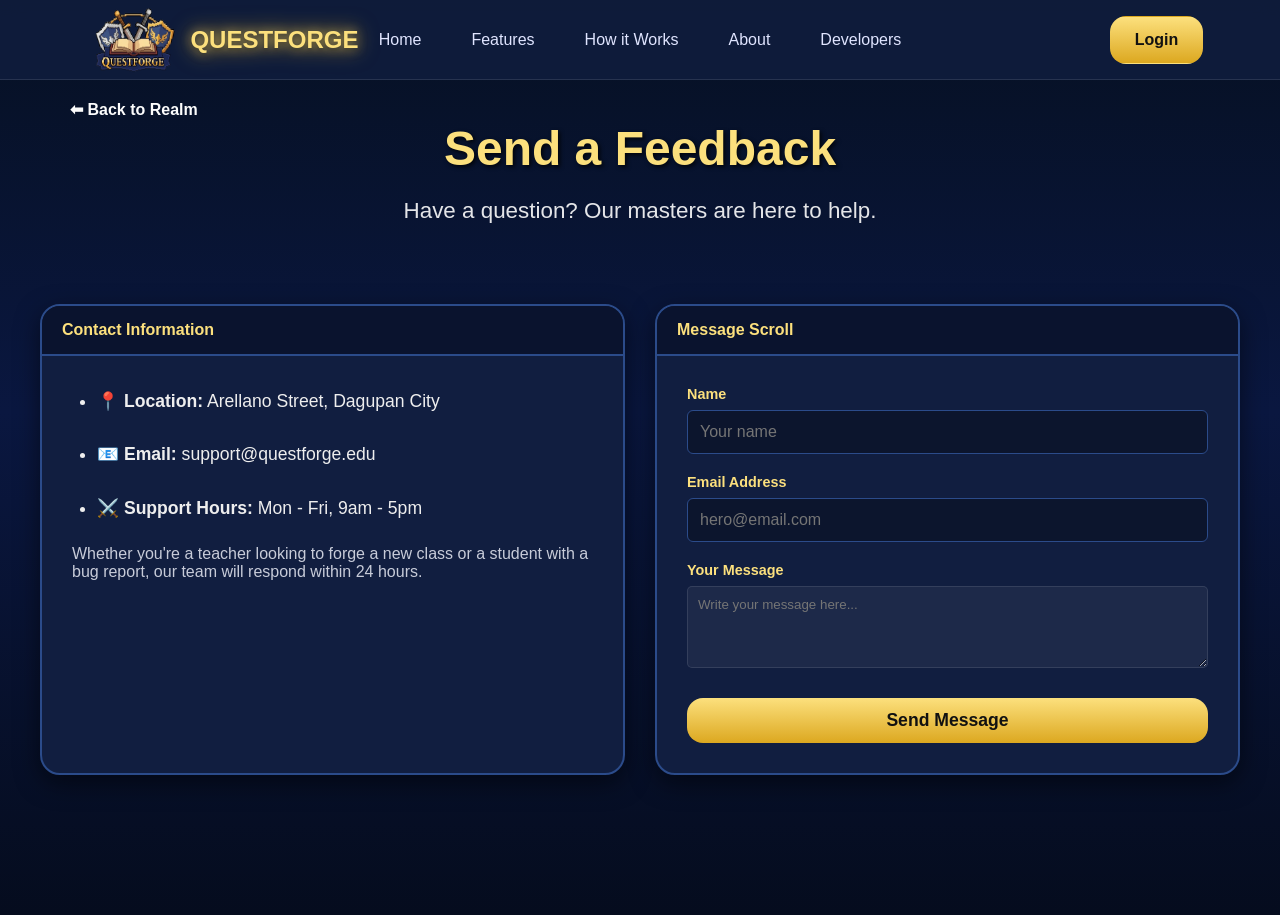
==== contact.html @ 1e61a8c7 "balagbag" ====
<!DOCTYPE html>
<html lang="en">
<head>
    <meta charset="UTF-8">
    <meta name="viewport" content="width=device-width, initial-scale=1.0">
    <title>QuestForge - Gamify Your Education</title>
    
    <link rel="stylesheet" href="common.css">
    <link rel="stylesheet" href="index.css">
    <link rel="stylesheet" href="profile.css">
    <link rel="stylesheet" href="leaderboard.css">
    <link rel="stylesheet" href="about.css">
    <link rel="stylesheet" href="developers.css">
    <link rel="stylesheet" href="login.css">

</head>
<body>

<div class="container">
    <nav>
        <div class="nav-left">
            <a href="#"><img src="pixelated logo.png" class="nav-logo-img" alt="Logo"></a>
            <span class="questforge-text">QUESTFORGE</span>
        </div>

    <ul class="nav-links">
        <li><a href="index.html">Home</a></li>
        <li><a href="index.html#features">Features</a></li>
        <li><a href="index.html#how-it-works">How it Works</a></li>
        <li><a href="index.html#about">About</a></li>
        <li><a href="index.html#developers">Developers</a></li>
    </ul>

    <div class="nav-login">
        <a href="login.html" class="btn btn-gold">Login</a>
    </div>
        
    </nav>

    <section id="contact" class="page-section">
        <a href="index.html" class="btn-back">⬅ Back to Realm</a>
    <div class="container">
        <div class="dev-header-area">
            <h1 class="gold-heading">Send a Feedback</h1>
            <p class="dev-subtitle-text">Have a question? Our masters are here to help.</p>
        </div>

        <div class="grid-2">
            <div class="panel">
                <div class="panel-header">Contact Information</div>
                <div class="panel-content">
                    <ul class="mission-list">
                        <li>📍 <strong>Location:</strong> Arellano Street, Dagupan City</li>
                        <li>📧 <strong>Email:</strong> support@questforge.edu</li>
                        <li>⚔️ <strong>Support Hours:</strong> Mon - Fri, 9am - 5pm</li>
                    </ul>
                    <p style="margin-top: 20px; opacity: 0.8;">
                        Whether you're a teacher looking to forge a new class or a student with a bug report, our team will respond within 24 hours.
                    </p>
                </div>
            </div>

            <div class="panel">
                <div class="panel-header">Message Scroll</div>
                <div class="panel-content">
                    <form action="#" class="login-form">
                        <div class="form-group">
                            <label>Name</label>
                            <input type="text" placeholder="Your name" required>
                        </div>
                        <div class="form-group">
                            <label>Email Address</label>
                            <input type="email" placeholder="hero@email.com" required>
                        </div>
                        <div class="form-group">
                            <label>Your Message</label>
                            <textarea rows="4" placeholder="Write your message here..." style="width: 100%; background: rgba(255,255,255,0.05); border: 1px solid rgba(255,255,255,0.1); color: white; padding: 10px; border-radius: 5px;"></textarea>
                        </div>
                        <button type="submit" class="btn btn-gold login-btn-submit">Send Message</button>
                    </form>
                </div>
            </div>
        </div>
    </div>
</section>
---- common.css ----
:root {
    --bg-dark: #070e20;
    --panel-bg: #111e40;
    --panel-header: #0a132e;
    --gold-light: #fce07d;
    --gold-main: #dca820;
    --text-main: #e0e5ff;
    --text-muted: #fcfcfc;
    --accent-blue: #2b4b8a;
    --success-green: #3b823e;
    --warning-orange: #b87a14;
}

* {
    margin: 0;
    padding: 0;
    box-sizing: border-box;
    font-family: 'Segoe UI', Tahoma, Geneva, Verdana, sans-serif;
}


body {
    font-family: 'Segoe UI', Tahoma, Geneva, Verdana, sans-serif;
    color: var(--text-main);
    margin: 0;
    background: linear-gradient(270deg, #070e20, #111e40, #0a132e);
}

.container {
    max-width: 1500px;
    margin: 0 auto;
    padding: 0 20px;
}

/* --- Simple & Clean Navigation --- */
/* --- Adoptium-Style Navigation --- */
/* --- The Nav Container --- */
nav {
    display: flex;
    justify-content: space-between; 
    align-items: center;
    width: 100%;
    height: 80px; 
    padding: 0 6%; 
    box-sizing: border-box; 
    background-color: rgba(17, 30, 64, 0.8); 
    backdrop-filter: blur(10px);
    border-bottom: 1px solid rgba(255, 255, 255, 0.1);
    position: fixed; 
    top: 0;
    left: 0;
    z-index: 1000;
}

/* --- 1. Left Side (Logo) --- */
/* --- Navbar Logo Fix --- */
/* 1. Left Side (Logo Container) */
.nav-left {
    flex: 1; /* Takes up 1/3 of space */
    display: flex;
    justify-content: flex-start;
}
.questforge-text {
    display: flex;
    font-size: 1.5rem;
    font-weight: bold;
    align-items: center;
    justify-content: center;
    color: var(--gold-light);
    text-shadow: 0 2px 4px rgba(0, 0, 0, 0.3);
    filter: drop-shadow(0 0 5px rgba(252, 224, 125, 0.5)) 
            drop-shadow(0 0 10px rgba(220, 168, 32, 0.7));
    }

.nav-logo-img {
    height: 75px; /* Reduced slightly to fit 80px nav better */
    width: auto;
    display: block;
    transition: transform 0.3s ease;
}

.nav-logo-img:hover {
    transform: scale(1.05);
}
/* 2. Middle (The Links) */
.nav-links {
    flex: 2; /* Takes up the middle space */
    display: flex;
    justify-content: center;
    align-items: center;
    gap: 50px;
    list-style: none;
}

.nav-links a {
    color: var(--text-main, #e0e5ff);
    text-decoration: none;
    font-weight: 500;
    transition: color 0.3s;
    white-space: nowrap; /* Prevents links from wrapping */
}

/* 3. Right Side (Login Button Container) */
.nav-login {
    flex: 1; /* Takes up 1/3 of space, balancing the logo side */
    display: flex;
    justify-content: flex-end;
} 

.nav-links a:hover {
    color: var(--gold-light, #fce07d);
    /* Removed flex: 1 from hover so it doesn't distort! */
}

/* --- Hero Section (Swapped: Text Left, Image Right) --- */
.hero-split {
    display: flex;
    align-items: center;
    justify-content: center;
    min-height: 90vh; /* Restored to your original 90vh */
    height: 100vh; 
    width: 100%;
}

.questforge-layout {
    display: grid;
    grid-template-columns: 1fr 1fr; /* Restored to equal columns */
    gap: 60px; /* Restored to your original 60px gap */
    align-items: center;
    width: 100%;
}

.hero-text-side {
    text-align: left;
}

.hero-text-side .gold-heading {
    text-align: left;
    margin-bottom: 20px; /* Restored original margin */
    font-size: 3rem; /* Restored original font-size */
}

.hero-text-side .questforge-subtitle {
    text-align: left;
    margin: 0 0 30px 0; /* Restored original margin format */
    max-width: 100%;
}

.hero-actions {
    margin-top: 40px; /* Restored original action margin */
    display: flex;
    justify-content: flex-start; /* Button on the left */
}

.hero-image-side {
    display: flex;
    justify-content: center;
    align-items: center;
    
}

.hero-main-img {
    max-height: 60vh; 
    width: auto;
    max-width: 100%;
    animation: float 4s ease-in-out infinite;
}

@keyframes float {
    0%, 100% { transform: translateY(0); }
    50% { transform: translateY(-20px); }
}

/* --- Buttons --- */
.btn {
    padding: 10px 24px;
    border-radius: 4px;
    font-weight: bold;
    cursor: pointer;
    text-decoration: none;
    display: inline-block;
    transition: transform 0.2s, box-shadow 0.2s;
}

.btn:hover {
    transform: translateY(-2px);
    box-shadow: 0 4px 12px rgba(0,0,0,0.4);
}

.btn-gold {
    background: linear-gradient(to bottom, var(--gold-light), var(--gold-main));
    color: #111;
    border: 1px solid #fff;
}
/* --- Shared Forms (Used in Login and Index) --- */
.form-group {
    display: flex;
    flex-direction: column;
    gap: 8px;
}

.form-group label {
    color: var(--gold-light);
    font-size: 0.9rem;
    font-weight: bold;
}

.form-group input {
    background-color: rgba(0, 0, 0, 0.3); 
    border: 1px solid var(--accent-blue);
    color: var(--text-main);
    padding: 12px;
    border-radius: 6px;
    font-size: 1rem;
    outline: none;
    transition: border-color 0.3s;
}

.form-group input:focus {
    border-color: var(--gold-main); 
}

/* --- Layout Utilities --- */
.grid-2 {
    display: grid;
    grid-template-columns: 1fr 1fr;
    gap: 30px;
    margin-bottom: 40px;
}

.gold-heading {
    color: var(--gold-light);
    text-shadow: 0 2px 4px rgba(0, 0, 0, 0.3);

}

.gold-heading:hover {
    transform: scale(1.05);
    filter: drop-shadow(0 0 15px rgba(252, 224, 125, 0.384)) 
            drop-shadow(0 0 30px rgba(220, 168, 32, 0.6));
}

/* Container for the Hero Button */
.hero-actions {
    margin-top: 40px; /* Space between subtitle and button */
    display: flex;
    justify-content: left;
}

/* Specific styling for the Hero Download Button */

/* --- Cards/Panels --- */
.panel {
    background-color: var(--panel-bg);
    border: 2px solid var(--accent-blue);
    border-radius: 20px;
    overflow: hidden;
    box-shadow: 0 8px 24px rgba(0,0,0,0.5);
    transition: transform 0.3s ease, box-shadow 0.3s ease; 
}

.panel:hover {
    transform: scale(1.02); /* Slight zoom */
    filter: brightness(1.2) drop-shadow(0 0 15px rgba(236, 199, 65, 0.5)); 
    box-shadow: 0 15px 40px rgba(0,0,0,0.7);
}

.panel-header {
    background-color: var(--panel-header);
    padding: 15px 20px;
    border-bottom: 2px solid var(--accent-blue);
    font-weight: bold;
    color: var(--gold-light);
    display: flex;
    align-items: center;
    gap: 10px;
}

.panel-content {
    padding: 30px;
}

.page-section {
    padding: 100px 0;
    min-height: 80vh; 
}

html {
    scroll-behavior: smooth; /* scrollable to guys */
}
/* Contact Section Specific Styles */
textarea {
    font-family: inherit;
    resize: vertical;
    outline: none;
}

textarea:focus {
    border-color: var(--gold-light, #fce07d) !important;
    box-shadow: 0 0 10px rgba(252, 224, 125, 0.2);
}

#contact {
    /* Ensures the section has enough space to breathe */
    padding-bottom: 100px;
}
/* --- Footer --- */
footer {
    text-align: center;
    padding: 30px;
    margin-top: 0px;
    color: var(--text-muted);
}

.footer-logo {
    font-size: 24px;
    margin-bottom: 10px;
}

/* --- Utilities --- */
.page-section {
    padding: 100px 0;
    min-height: 80vh; 
}
.footer-slim {
    background-color: #0a132e;
    border-top: 1px solid var(--accent-blue);
    padding: 20px 50px;
    display: flex;
    justify-content: space-between; /* Spreads items to left, center, and right */
    align-items: center;
    /* IMPORTANT: Remove 'page-section' class so it's not 100vh */
    min-height: 80px; 
}

.footer-logo-small {
    color: var(--gold-light);
    font-weight: bold;
    letter-spacing: 1px;
    font-size: 1.1rem;
}

.footer-left p {
    font-size: 0.75rem;
    color: #666;
    margin: 5px 0 0 0;
}

.footer-socials a, .footer-right a {
    color: #bbb;
    text-decoration: none;
    font-size: 0.85rem;
    margin: 0 15px;
    transition: color 0.3s ease;
}

.footer-socials a:hover, .footer-right a:hover {
    color: var(--gold-light);
}

/* Responsive: Stack them on mobile so they don't crush together */
@media (max-width: 600px) {
    .footer-slim {
        flex-direction: column;
        gap: 15px;
        text-align: center;
        padding: 30px 20px;
    }
}



/* Mobile & Small Tablets (under 900px) */
@media (max-width: 900px) {
    nav {
        height: auto;
        padding: 15px 20px;
        flex-direction: column; /* Stack logo and links */
        position: relative; /* Unfix if you want to save screen space */
    }

    .nav-left, .nav-login {
        justify-content: center;
        flex: none;
        width: 100%;
    }

    .nav-links {
        padding: 15px 0;
        gap: 20px;
        flex-wrap: wrap; /* Allow links to wrap to second line */
    }

    .hero-split {
        height: auto;
        padding-top: 120px; /* Space for the stacked nav */
        min-height: auto;
    }

    .questforge-layout {
        grid-template-columns: 1fr;
        text-align: center;
    }
    
    .hero-text-side, 
    .hero-text-side .gold-heading, 
    .hero-text-side .questforge-subtitle {
        text-align: center;
    }
    
    .hero-actions {
        justify-content: center;
    }

    .hero-text-side { order: 2; } /* Text below image on mobile */
    .hero-image-side { order: 1; }

    .hero-main-img {
        max-height: 40vh;
    }

    .grid-2 {
        grid-template-columns: 1fr; /* Stack panels vertically */
    }
}

/* Tiny Screens (under 480px) */
@media (max-width: 480px) {
    .hero-text-side .gold-heading {
        font-size: 2rem;
    }

    .nav-links {
        gap: 10px;
        font-size: 0.9rem;
    }

    .hero-download-btn {
        width: 100%; /* Full width button on small phones */
        text-align: center;
    }

    .panel-content {
        padding: 15px; /* Less padding inside cards */
    }
}
---- index.css ----
/* ==========================================
  QUESTFORGE - FIRST STYLE ENHANCED
  Premium gamified landing page
   ========================================== */

:root {
  --bg-1: #061022;
  --bg-2: #071b44;
  --bg-3: #0b245c;
  --panel: rgba(10, 24, 62, 0.76);
  --panel-2: rgba(18, 37, 86, 0.72);
  --border: rgba(255, 221, 127, 0.22);
  --border-soft: rgba(255,255,255,0.12);
  --gold: #f4d26d;
  --gold-2: #d6a623;
  --blue: #5f91ff;
  --text: #f5f7ff;
  --muted: #cad6f4;
  --shadow-gold: 0 0 28px rgba(244, 210, 109, 0.22);
  --shadow-blue: 0 0 28px rgba(95, 145, 255, 0.22);
}

* {
  margin: 0;
  padding: 0;
  box-sizing: border-box;
  font-family: "Segoe UI", Arial, sans-serif;
}

html {
  scroll-behavior: smooth;
}

body {
  background: linear-gradient(180deg, var(--bg-1) 0%, #0a1740 45%, #050c1e 100%);
  color: var(--text);
  overflow-x: hidden;
}

img {
  max-width: 100%;
}

a {
  color: inherit;
}

/* BACKGROUND */
.page-bg {
  position: fixed;
  inset: 0;
  pointer-events: none;
  z-index: 0;
  overflow: hidden;
}

.bg-orb {
  position: absolute;
  border-radius: 50%;
  filter: blur(80px);
  opacity: 0.24;
  animation: orbFloat 10s ease-in-out infinite;
}

.orb-a {
  width: 320px;
  height: 320px;
  background: #f4d26d;
  top: 10%;
  left: -8%;
}

.orb-b {
  width: 390px;
  height: 390px;
  background: #4f7cff;
  bottom: 8%;
  right: -10%;
  animation-delay: -3s;
}

.orb-c {
  width: 270px;
  height: 270px;
  background: #a67cff;
  top: 45%;
  left: 45%;
  animation-delay: -6s;
}

@keyframes orbFloat {
  0%, 100% { transform: translate(0, 0) scale(1); }
  50% { transform: translate(30px, -28px) scale(1.08); }
}

.cursor-glow {
  position: fixed;
  width: 420px;
  height: 420px;
  border-radius: 50%;
  background: radial-gradient(circle, rgba(244, 210, 109, 0.08), transparent 62%);
  transform: translate(-50%, -50%);
  pointer-events: none;
  z-index: 1;
  opacity: 0.9;
}

/* NAVBAR */
.navbar {
  position: sticky;
  top: 0;
  z-index: 100;
  height: 84px;
  padding: 0 6%;
  display: flex;
  align-items: center;
  justify-content: space-between;
  background: rgba(5, 14, 40, 0.78);
  backdrop-filter: blur(16px);
  border-bottom: 1px solid rgba(244, 210, 109, 0.15);
  box-shadow: 0 8px 34px rgba(0, 0, 0, 0.18);
}

.brand {
  display: flex;
  align-items: center;
  gap: 12px;
  text-decoration: none;
  color: var(--gold);
  font-weight: 900;
  font-size: 1.45rem;
  letter-spacing: 1px;
}

.nav-logo {
  width: 58px;
  height: 58px;
  object-fit: contain;
  filter: drop-shadow(0 0 10px rgba(244, 210, 109, 0.35));
  transition: 0.35s ease;
}

.brand:hover .nav-logo {
  transform: rotate(-4deg) scale(1.08);
  filter: drop-shadow(0 0 18px rgba(244, 210, 109, 0.65));
}

.nav-menu {
  display: flex;
  align-items: center;
  gap: 28px;
}

.nav-menu a {
  position: relative;
  text-decoration: none;
  color: var(--muted);
  font-weight: 750;
  font-size: 0.95rem;
  transition: 0.3s ease;
}

.nav-menu a::after {
  content: "";
  position: absolute;
  left: 50%;
  bottom: -10px;
  width: 0;
  height: 2px;
  background: linear-gradient(90deg, transparent, var(--gold), transparent);
  transform: translateX(-50%);
  transition: width 0.3s ease;
}

.nav-menu a:hover {
  color: var(--gold);
}

.nav-menu a:hover::after {
  width: 120%;
}

.nav-actions {
  display: flex;
  gap: 12px;
  align-items: center;
}

.nav-link-btn,
.nav-download-btn {
  text-decoration: none;
  padding: 11px 18px;
  border-radius: 14px;
  font-weight: 850;
  transition: 0.35s ease;
}

.nav-link-btn {
  background: rgba(255,255,255,0.06);
  border: 1px solid var(--border-soft);
  color: var(--text);
}

.nav-download-btn {
  background: linear-gradient(135deg, var(--gold), var(--gold-2));
  color: #0c1635;
  box-shadow: var(--shadow-gold);
}

.nav-link-btn:hover,
.nav-download-btn:hover {
  transform: translateY(-3px);
}

/* HERO */
.unique-hero {
  position: relative;
  min-height: calc(100vh - 84px);
  padding: 96px 7% 70px;
  overflow: hidden;
  background:
    linear-gradient(90deg, rgba(4, 10, 26, 0.92) 0%, rgba(7, 18, 47, 0.76) 42%, rgba(5, 10, 24, 0.58) 100%),
    linear-gradient(180deg, rgba(6, 16, 34, 0.22), rgba(6, 16, 34, 0.88)),
    url("bg(2).png") center/cover no-repeat,
    linear-gradient(180deg, #07122f 0%, #0b1a45 45%, #061022 100%);
}

.hero-stars {
  position: absolute;
  inset: 0;
  background-image:
    radial-gradient(circle, rgba(255,255,255,0.75) 1px, transparent 1px),
    radial-gradient(circle, rgba(244,210,109,0.55) 1px, transparent 1px);
  background-size: 120px 120px, 185px 185px;
  background-position: 0 0, 60px 65px;
  opacity: 0.22;
  animation: twinkle 8s linear infinite;
}

.pixel-grid {
  position: absolute;
  inset: 0;
  background-image:
    linear-gradient(rgba(255,255,255,0.025) 1px, transparent 1px),
    linear-gradient(90deg, rgba(255,255,255,0.025) 1px, transparent 1px);
  background-size: 36px 36px;
  mask-image: linear-gradient(to bottom, rgba(0,0,0,0.7), transparent 80%);
}

@keyframes twinkle {
  0% { transform: translateY(0); opacity: 0.17; }
  50% { transform: translateY(-10px); opacity: 0.3; }
  100% { transform: translateY(0); opacity: 0.17; }
}

.hero-content {
  display: grid;
  grid-template-columns: 1.08fr 1fr;
  align-items: center;
  gap: 52px;
  position: relative;
  z-index: 3;
}

.hero-badges {
  display: flex;
  flex-wrap: wrap;
  gap: 12px;
  margin-bottom: 24px;
}

.hero-badges span,
.section-kicker,
.battle-chip {
  background: rgba(244, 210, 109, 0.1);
  color: var(--gold);
  border: 1px solid rgba(244, 210, 109, 0.35);
  padding: 10px 16px;
  border-radius: 999px;
  font-weight: 800;
  font-size: 0.92rem;
  box-shadow: inset 0 0 16px rgba(244, 210, 109, 0.07);
}

.hero-left h1 {
  font-size: clamp(3rem, 6vw, 5.8rem);
  line-height: 1.02;
  margin-bottom: 22px;
  font-weight: 950;
  letter-spacing: -2px;
}

.gold-text {
  color: var(--gold);
  text-shadow: 0 0 14px rgba(244, 210, 109, 0.42), 0 0 40px rgba(244, 210, 109, 0.16);
}

.hero-subtext {
  font-size: 1.18rem;
  line-height: 1.8;
  max-width: 670px;
  color: var(--muted);
  margin-bottom: 32px;
}

.hero-subtext strong {
  color: #fff2b5;
}

.hero-buttons {
  display: flex;
  flex-wrap: wrap;
  gap: 16px;
  margin-bottom: 38px;
}

.btn {
  display: inline-flex;
  align-items: center;
  justify-content: center;
  gap: 8px;
  padding: 14px 24px;
  border-radius: 16px;
  font-weight: 900;
  text-decoration: none;
  transition: 0.35s ease;
  border: 1px solid transparent;
  position: relative;
  overflow: hidden;
}

.btn::before {
  content: "";
  position: absolute;
  top: 0;
  left: -120%;
  width: 70%;
  height: 100%;
  background: linear-gradient(120deg, transparent, rgba(255,255,255,0.35), transparent);
  transform: skewX(-20deg);
  transition: 0.65s;
}

.btn:hover::before {
  left: 130%;
}

.btn:hover {
  transform: translateY(-5px) scale(1.035);
}

.btn-trial {
  background: linear-gradient(135deg, #4d8dff, #7aa9ff);
  color: white;
  box-shadow: var(--shadow-blue);
}

.btn-download {
  background: linear-gradient(135deg, var(--gold), var(--gold-2));
  color: #0c1635;
  box-shadow: var(--shadow-gold);
}

.btn-secondary {
  background: rgba(255,255,255,0.07);
  color: #fff;
  border-color: rgba(255,255,255,0.16);
}

.big-btn {
  font-size: 1.12rem;
  padding: 16px 32px;
}

.hero-stats {
  display: grid;
  grid-template-columns: repeat(3, 1fr);
  gap: 15px;
}

.stat-card,
.preview-card,
.feature-card,
.role-card,
.badge-card,
.dev-card,
.trial-arena,
.cta-panel {
  background: linear-gradient(180deg, rgba(255,255,255,0.065), rgba(255,255,255,0.035));
  border: 1px solid var(--border-soft);
  border-radius: 22px;
  backdrop-filter: blur(12px);
  box-shadow: 0 8px 28px rgba(0,0,0,0.22);
  transition: transform 0.38s ease, border-color 0.38s ease, box-shadow 0.38s ease, filter 0.38s ease;
}

.stat-card {
  padding: 20px;
}

.stat-card:hover,
.preview-card:hover,
.feature-card:hover,
.role-card:hover,
.badge-card:hover,
.dev-card:hover,
.trial-arena:hover,
.cta-panel:hover {
  transform: translateY(-10px);
  border-color: rgba(244, 210, 109, 0.42);
  box-shadow: 0 0 30px rgba(244, 210, 109, 0.18), 0 15px 34px rgba(0,0,0,0.28);
}

.stat-icon {
  width: 42px;
  height: 42px;
  display: grid;
  place-items: center;
  background: rgba(244, 210, 109, 0.12);
  border: 1px solid rgba(244, 210, 109, 0.26);
  border-radius: 14px;
  margin-bottom: 12px;
}

.stat-card h3,
.preview-card h3,
.feature-card h3,
.role-card h3 {
  color: var(--gold);
  margin-bottom: 8px;
  font-size: 1.12rem;
}

.stat-card p,
.preview-card p,
.feature-card p,
.role-card li,
.role-card p {
  color: var(--muted);
  line-height: 1.58;
}


/* NEW HERO TEXT STRUCTURE */
.hero-panel {
  position: relative;
  max-width: 720px;
  padding: 34px;
  border-radius: 28px;
  background:
    linear-gradient(180deg, rgba(6, 18, 50, 0.66), rgba(6, 14, 34, 0.42));
  border: 1px solid rgba(244, 210, 109, 0.16);
  box-shadow: 0 18px 55px rgba(0,0,0,0.28);
  backdrop-filter: blur(10px);
}

.hero-panel::before {
  content: "";
  position: absolute;
  inset: 1px;
  border-radius: 27px;
  background: linear-gradient(135deg, rgba(244,210,109,0.10), transparent 34%, rgba(95,145,255,0.08));
  pointer-events: none;
}

.hero-title-block {
  position: relative;
  z-index: 1;
  margin-bottom: 22px;
}

.hero-kicker {
  display: inline-block;
  color: #9ebcff;
  font-size: 0.95rem;
  font-weight: 900;
  letter-spacing: 1.6px;
  text-transform: uppercase;
  margin-bottom: 12px;
}

.hero-panel h1 {
  font-size: clamp(2.5rem, 4.7vw, 4.6rem);
  line-height: 1.02;
  margin-bottom: 16px;
  font-weight: 950;
  letter-spacing: -1.5px;
}

.hero-panel .gold-text {
  display: block;
}

.hero-panel .hero-subtext {
  max-width: 590px;
  font-size: 1.08rem;
  margin-bottom: 0;
}

.quest-objective-card {
  position: relative;
  z-index: 1;
  padding: 20px;
  border-radius: 22px;
  background: rgba(255,255,255,0.055);
  border: 1px solid rgba(244,210,109,0.18);
  margin-bottom: 22px;
}

.objective-header {
  display: flex;
  gap: 14px;
  align-items: flex-start;
  margin-bottom: 16px;
}

.objective-icon {
  width: 48px;
  height: 48px;
  border-radius: 16px;
  display: grid;
  place-items: center;
  background: rgba(244,210,109,0.12);
  border: 1px solid rgba(244,210,109,0.28);
  font-size: 1.45rem;
}

.objective-header h3 {
  color: var(--gold);
  font-size: 1.25rem;
  margin-bottom: 4px;
}

.objective-header p {
  color: var(--muted);
  line-height: 1.55;
  font-size: 0.98rem;
  margin: 0;
}

.objective-list {
  display: grid;
  gap: 10px;
}

.objective-list div {
  display: flex;
  gap: 10px;
  align-items: center;
  color: #edf3ff;
  font-weight: 750;
  background: rgba(255,255,255,0.045);
  border: 1px solid rgba(255,255,255,0.08);
  border-radius: 14px;
  padding: 10px 12px;
  transition: 0.32s ease;
}

.objective-list div:hover {
  transform: translateX(8px);
  border-color: rgba(244,210,109,0.25);
  background: rgba(244,210,109,0.08);
}

.objective-list span {
  color: var(--gold);
  font-weight: 950;
  font-size: 0.86rem;
}

.path-cards {
  position: relative;
  z-index: 1;
  display: grid;
  grid-template-columns: repeat(2, 1fr);
  gap: 14px;
}

.path-card {
  padding: 16px;
  border-radius: 18px;
  background: rgba(255,255,255,0.055);
  border: 1px solid rgba(255,255,255,0.10);
  transition: 0.35s ease;
}

.path-card:hover {
  transform: translateY(-7px);
  border-color: rgba(244,210,109,0.34);
  box-shadow: 0 0 22px rgba(244,210,109,0.12);
}

.path-card span {
  font-size: 1.45rem;
  display: inline-block;
  margin-bottom: 8px;
}

.path-card h4 {
  color: var(--gold);
  margin-bottom: 6px;
}

.path-card p {
  color: var(--muted);
  font-size: 0.92rem;
  line-height: 1.5;
  margin: 0;
}

.hero-panel .hero-buttons {
  position: relative;
  z-index: 1;
  margin-bottom: 22px;
}


/* HERO VISUAL */
.hero-right {
  position: relative;
  display: flex;
  justify-content: center;
  align-items: center;
  min-height: 640px;
}

.hero-visual {
  position: relative;
  width: 100%;
  max-width: 620px;
  height: 610px;
}

.magic-ring {
  position: absolute;
  border-radius: 50%;
  pointer-events: none;
}

.ring-one {
  width: 430px;
  height: 430px;
  background: radial-gradient(circle, rgba(244,210,109,0.14) 0%, transparent 65%);
  box-shadow: 0 0 60px rgba(244,210,109,0.2);
  animation: pulseRing 4s ease-in-out infinite;
}

.ring-two {
  width: 520px;
  height: 520px;
  border: 2px dashed rgba(244,210,109,0.16);
  animation: rotateRing 18s linear infinite;
}

@keyframes pulseRing {
  0%, 100% { transform: scale(1); opacity: 0.75; }
  50% { transform: scale(1.08); opacity: 1; }
}

@keyframes rotateRing {
  to { transform: rotate(360deg); }
}

.hero-logo-main {
  position: absolute;
  width: 370px;
  left: 50%;
  top: 46%;
  transform: translate(-50%, -50%);
  filter: drop-shadow(0 0 30px rgba(244, 210, 109, 0.58));
  animation: floatLogo 4s ease-in-out infinite;
  z-index: 3;
}

@keyframes floatLogo {
  0%, 100% { transform: translate(-50%, -50%) translateY(0); }
  50% { transform: translate(-50%, -50%) translateY(-14px); }
}

.character {
  position: absolute;
  background: rgba(7, 20, 58, 0.84);
  border: 1px solid rgba(244, 210, 109, 0.35);
  border-radius: 20px;
  padding: 10px;
  text-align: center;
  width: 112px;
  box-shadow: 0 0 24px rgba(0,0,0,0.36);
  animation: floatCard 5s ease-in-out infinite;
}

.character img {
  width: 78px;
  image-rendering: pixelated;
  filter: drop-shadow(0 8px 10px rgba(0,0,0,0.35));
}

.character span {
  display: block;
  color: var(--gold);
  font-weight: 800;
  margin-top: 6px;
  font-size: 0.94rem;
}

.boy-card { top: 70px; left: 20px; right: 100px; }
.girl-card { top: 300px; left: 18px; animation-delay: -1.4s; }
.boss-card { top: 300px; right: 0; animation-delay: -2.8s; }

@keyframes floatCard {
  0%, 100% { transform: translateY(0); }
  50% { transform: translateY(-12px); }
}

.floating-card {
  position: absolute;
  background: rgba(5, 18, 54, 0.9);
  border: 1px solid rgba(244, 210, 109, 0.25);
  color: white;
  border-radius: 18px;
  padding: 16px 18px;
  width: 230px;
  box-shadow: 0 0 18px rgba(0,0,0,0.33);
  backdrop-filter: blur(10px);
  transition: 0.38s ease;
  animation: floatCard 5.8s ease-in-out infinite;
}

.floating-card h4 {
  margin-bottom: 8px;
  color: var(--gold);
  font-size: 1.16rem;
}

.floating-card p {
  color: #d8e0ff;
  line-height: 1.45;
}

.xp-card { top: 60px; right: 0px; }
.badge-card { top: 550px; left: 18px; animation-delay: -1.8s; }
.boss-info { top: 550px; right: 0; animation-delay: -1.8s; }

/* SECTIONS */
section {
  position: relative;
  z-index: 2;
  padding: 92px 7%;
}

.section-heading {
  text-align: center;
  margin-bottom: 48px;
}

.section-kicker {
  display: inline-block;
  margin-bottom: 14px;
}

.section-heading h2 {
  font-size: clamp(2.1rem, 4vw, 3rem);
  color: var(--gold);
  margin-bottom: 12px;
  text-shadow: 0 0 16px rgba(244,210,109,0.2);
}

.section-heading p {
  color: var(--muted);
  font-size: 1.08rem;
  max-width: 720px;
  margin: 0 auto;
  line-height: 1.65;
}

/* TRIAL */
.trial-section {
  background: linear-gradient(180deg, #061022 0%, #081838 100%);
}

.trial-arena {
  max-width: 850px;
  margin: 0 auto;
  padding: 34px;
  border-color: rgba(244,210,109,0.18);
}

.trial-top {
  display: flex;
  justify-content: space-between;
  align-items: flex-start;
  gap: 24px;
  margin-bottom: 22px;
}

.trial-top h3 {
  margin-top: 14px;
  margin-bottom: 8px;
  font-size: 2rem;
  color: var(--gold);
}

.trial-top p {
  color: var(--muted);
  line-height: 1.6;
}

.lives {
  display: flex;
  gap: 8px;
  font-size: 1.6rem;
  animation: heartBeat 1.8s ease-in-out infinite;
}

@keyframes heartBeat {
  0%, 100% { transform: scale(1); }
  50% { transform: scale(1.08); }
}

.xp-track {
  height: 16px;
  background: rgba(255,255,255,0.08);
  border: 1px solid rgba(255,255,255,0.14);
  border-radius: 999px;
  overflow: hidden;
  margin-bottom: 22px;
}

.xp-fill {
  height: 100%;
  width: 8%;
  background: linear-gradient(90deg, #4d8dff, var(--gold));
  border-radius: inherit;
  box-shadow: 0 0 18px rgba(244,210,109,0.35);
  transition: width 0.75s ease;
}

.trial-question {
  font-size: 1.18rem;
  margin-bottom: 18px;
  color: #f8fbff;
  font-weight: 760;
}

.trial-options {
  display: grid;
  grid-template-columns: repeat(2, 1fr);
  gap: 14px;
}

.trial-options button {
  border: 1px solid rgba(255,255,255,0.15);
  background: rgba(255,255,255,0.06);
  color: #fff;
  border-radius: 15px;
  padding: 16px;
  font-weight: 850;
  cursor: pointer;
  transition: 0.32s ease;
}

.trial-options button:hover {
  transform: translateY(-4px);
  background: rgba(244,210,109,0.13);
  border-color: rgba(244,210,109,0.38);
  box-shadow: 0 0 18px rgba(244,210,109,0.12);
}

.trial-options button.correct {
  background: rgba(92, 190, 119, 0.35);
  border-color: rgba(92, 190, 119, 0.75);
}

.trial-options button.wrong {
  background: rgba(210, 72, 89, 0.35);
  border-color: rgba(210, 72, 89, 0.75);
}

.trial-result {
  min-height: 32px;
  margin-top: 22px;
  font-weight: 850;
  color: var(--muted);
}

.trial-cta {
  margin-top: 14px;
}

/* PREVIEW */
.preview-section,
.roles-section,
.badges-section,
.developers-section {
  background: linear-gradient(180deg, #081838 0%, #061022 100%);
}

.preview-grid {
  display: grid;
  grid-template-columns: repeat(3, 1fr);
  gap: 26px;
}

.preview-card {
  padding: 22px;
}

.preview-img-wrap {
  height: 230px;
  display: grid;
  place-items: center;
  margin-bottom: 18px;
  border-radius: 18px;
  background: rgba(255,255,255,0.04);
  border: 1px solid rgba(255,255,255,0.08);
  overflow: hidden;
}

.preview-card img {
  max-height: 210px;
  object-fit: contain;
  transition: 0.45s ease;
}

.preview-card:hover img {
  transform: scale(1.08) rotate(-1deg);
}

/* ROLES */
.roles-grid {
  display: grid;
  grid-template-columns: repeat(2, 1fr);
  gap: 26px;
  max-width: 1050px;
  margin: 0 auto;
}

.role-card {
  padding: 32px;
}

.role-card img {
  width: 120px;
  image-rendering: pixelated;
  filter: drop-shadow(0 12px 18px rgba(0,0,0,0.35));
  margin-bottom: 14px;
  transition: 0.38s ease;
}

.role-card:hover img {
  transform: translateY(-8px) scale(1.08);
}

.role-card ul {
  list-style: none;
  margin-top: 18px;
}

.role-card li {
  position: relative;
  padding-left: 24px;
  margin-bottom: 12px;
}

.role-card li::before {
  content: "✦";
  position: absolute;
  left: 0;
  color: var(--gold);
}

/* FEATURES */
.features-section {
  background: #07122f;
}

.features-grid {
  display: grid;
  grid-template-columns: repeat(3, 1fr);
  gap: 22px;
}

.feature-card {
  padding: 28px;
  position: relative;
  overflow: hidden;
}

.feature-card::before {
  content: "";
  position: absolute;
  inset: -80px;
  background: radial-gradient(circle at var(--mx, 50%) var(--my, 50%), rgba(244,210,109,0.16), transparent 34%);
  opacity: 0;
  transition: opacity 0.32s ease;
}

.feature-card:hover::before {
  opacity: 1;
}

.feature-card span {
  display: inline-grid;
  place-items: center;
  width: 52px;
  height: 52px;
  background: rgba(244,210,109,0.1);
  border: 1px solid rgba(244,210,109,0.25);
  border-radius: 16px;
  margin-bottom: 16px;
  font-size: 1.5rem;
}

/* BADGES */
.badges-grid {
  display: grid;
  grid-template-columns: repeat(6, 1fr);
  gap: 18px;
}

.badge-card {
  padding: 18px;
  text-align: center;
}

.badge-card img {
  width: 96px;
  margin-bottom: 12px;
  filter: drop-shadow(0 12px 14px rgba(0,0,0,0.3));
  transition: 0.42s ease;
}

.badge-card:hover img {
  transform: translateY(-10px) rotate(-3deg) scale(1.12);
}

.badge-card span {
  display: block;
  color: var(--gold);
  font-weight: 850;
  font-size: 0.94rem;
}

/* CTA */
.download-cta {
  background:
    radial-gradient(circle at center, rgba(244,210,109,0.12), transparent 45%),
    linear-gradient(180deg, #061022, #07122f);
}

.cta-panel {
  max-width: 880px;
  margin: 0 auto;
  padding: 56px 30px;
  text-align: center;
  border-color: rgba(244,210,109,0.24);
}

.cta-panel h2 {
  font-size: clamp(2rem, 4vw, 3.2rem);
  color: var(--gold);
  margin-bottom: 14px;
}

.cta-panel p {
  color: var(--muted);
  line-height: 1.7;
  font-size: 1.12rem;
  max-width: 640px;
  margin: 0 auto 26px;
}

/* DEVELOPERS */
.developers-grid {
  display: grid;
  grid-template-columns: repeat(5, 1fr);
  gap: 20px;
}

.dev-card {
  padding: 22px;
  text-align: center;
  text-decoration: none;
}

.dev-card img {
  width: 118px;
  height: 118px;
  object-fit: cover;
  border-radius: 50%;
  margin-bottom: 14px;
  border: 3px solid rgba(244,210,109,0.35);
  transition: 0.38s ease;
}

.dev-card:hover img {
  transform: translateY(-8px) scale(1.08);
  box-shadow: 0 0 18px rgba(244,210,109,0.22);
}

.dev-card h3 {
  color: var(--gold);
  margin-bottom: 6px;
}

.dev-card p {
  color: var(--muted);
}

/* FOOTER */
.footer {
  position: relative;
  z-index: 2;
  text-align: center;
  padding: 28px;
  color: var(--muted);
  background: rgba(0,0,0,0.25);
  border-top: 1px solid rgba(255,255,255,0.08);
}

/* REVEAL */
.reveal {
  opacity: 0;
  transform: translateY(28px);
  transition: opacity 0.78s ease, transform 0.78s ease;
}

.reveal.active {
  opacity: 1;
  transform: translateY(0);
}

.toast {
  position: fixed;
  left: 50%;
  bottom: 32px;
  transform: translateX(-50%) translateY(30px);
  opacity: 0;
  z-index: 1000;
  background: linear-gradient(135deg, var(--gold), var(--gold-2));
  color: #0c1635;
  padding: 14px 22px;
  border-radius: 999px;
  font-weight: 900;
  box-shadow: var(--shadow-gold);
  transition: 0.35s ease;
}

.toast.show {
  transform: translateX(-50%) translateY(0);
  opacity: 1;
}

/* RESPONSIVE */
@media (max-width: 1180px) {
  .navbar {
    height: auto;
    padding: 16px 5%;
    flex-wrap: wrap;
    gap: 16px;
  }

  .nav-menu {
    order: 3;
    width: 100%;
    justify-content: center;
    flex-wrap: wrap;
    gap: 18px;
  }

  .hero-content {
    grid-template-columns: 1fr;
    text-align: center;
  }

  .hero-left {
    display: flex;
    flex-direction: column;
    align-items: center;
  }

  .hero-stats {
    grid-template-columns: 1fr;
    width: 100%;
    max-width: 650px;
  }

  .hero-right {
    min-height: 630px;
  }

  .preview-grid,
  .features-grid {
    grid-template-columns: repeat(2, 1fr);
  }

  .badges-grid,
  .developers-grid {
    grid-template-columns: repeat(3, 1fr);
  }
}

@media (max-width: 760px) {
  .unique-hero {
    padding: 80px 5% 60px;
  }

  .nav-actions {
    width: 100%;
    justify-content: center;
  }

  .hero-buttons {
    justify-content: center;
  }

  .hero-visual {
    height: auto;
    display: flex;
    flex-direction: column;
    align-items: center;
    gap: 14px;
  }

  .hero-logo-main,
  .character,
  .floating-card {
    position: static;
    transform: none;
    animation: floatCard 4s ease-in-out infinite;
  }

  .hero-logo-main {
    width: 280px;
  }

  .magic-ring {
    display: none;
  }

  .trial-top {
    flex-direction: column;
  }

  .trial-options,
  .preview-grid,
  .roles-grid,
  .features-grid,
  .badges-grid,
  .developers-grid {
    grid-template-columns: 1fr;
  }

  section {
    padding: 72px 5%;
  }
}

@media (max-width: 760px) {
  .hero-panel {
    padding: 22px;
  }

  .path-cards {
    grid-template-columns: 1fr;
  }

  .objective-list div:hover {
    transform: translateY(-4px);
  }
}
---- profile.css ----
/* --- Layout Fix --- */
.profile-container {
    display: flex;
    flex-direction: column; /* Stacks text on top of images */
    align-items: center;
    width: 100%;
    gap: 20px; /* Space between the text block and the image block */
}

.profile-overview {
    width: 100%;
    text-align: center; /* Centers the heading and description */
}

.profile-images-row {
    display: flex;
    flex-direction: row;
    justify-content: center; /* This centers the group */
    gap: 150px; 
    width: 100%;
    margin-top: 20px;
}

/* --- Your Original Styles (UNCHANGED) --- */
.profile-redirect-link {
    text-decoration: none;
    
    /* 2. THE FIX: Stop the links from growing to fill the screen */
    flex: 0 1 auto; 
    width: auto; 
    
    display: block;
}

.profile-image-clean {
    display: flex;
    flex-direction: column;
    align-items: center;
    justify-content: center;
    transition: transform 0.3s ease;
}

.hero-avatar-img {
    /* 3. Control how big the actual images are */
    width: 400px; /* Adjust this number to make the images themselves smaller or bigger */
    height: auto;
    object-fit: contain;
    filter: drop-shadow(0 5px 15px rgba(0,0,0,0.5)); 
    transition: all 0.3s ease;
}
.profile-redirect-link:hover .profile-image-clean {
    transform: scale(1.02);
}

.profile-redirect-link:hover .hero-avatar-img {
    filter: drop-shadow(0 0 15px rgba(236, 199, 65, 0.801)); 
}

.click-label {
    margin-top: 15px;
    color: var(--gold-light);
    font-size: 0.9rem;
    font-weight: bold;
    text-transform: uppercase;
    letter-spacing: 1px;
}

.gold-heading {
    font-size: 3rem;
    color: var(--gold-light);
    margin-bottom: 20px;
    line-height: 1.2;
    text-shadow: 2px 2px 4px rgba(0, 0, 0, 0.8);
    transition: transform 0.3s ease, text-shadow 0.3s ease;
}

.profile-description {
    color: white; 
    font-size: 1.8rem;     
    line-height: 1.8;           
    max-width: 700px;             
    text-align: justify;        
    text-shadow: 0 2px 4px rgba(0,0,0,0.8);
    margin: 0 auto; /* Centers the justified block */
}

/* --- Mobile Fix --- */
@media (max-width: 768px) {
    .profile-images-row {
        flex-direction: column; /* Stacks images on small screens */
        align-items: center;
    }
}
---- leaderboard.css ----
/* 1. Main Table Styling */
table {
    width: 100%;
    border-collapse: collapse;
    margin-bottom: 0; /* Removed bottom margin to fit panel better */
}

th {
    text-align: left;
    padding: 15px 10px; /* Increased padding for better hierarchy */
    color: var(--gold-light); /* Matching your gold theme */
    font-size: 0.9rem;
    text-transform: uppercase;
    letter-spacing: 1px;
    border-bottom: 2px solid rgba(255, 215, 0, 0.2); /* Thicker gold-tinted line */
}

td {
    padding: 15px 10px;
    border-bottom: 1px solid rgba(255, 255, 255, 0.05);
    color: #eee;
    font-size: 1rem;
}

/* 2. Row Interactivity */
tbody tr:nth-child(even) {
    background-color: rgba(255, 255, 255, 0.02);
}

tbody tr:hover {
    background-color: rgba(212, 175, 55, 0.08); 
    transition: background 0.3s ease;
}
.leaderboard-container {
    display: flex;
    justify-content: space-between;
    align-items: flex-start;
    gap: 40px; /* Matching the gap from your Features section */
    width: 100%;
}
.leaderboard-overview{
    flex: 1;
    text-align: left; /* Keeps descriptions clean on the left */
    padding: 20px;
}
.leaderboard-description {
    color: white; /* 1. High Contrast color matches heading */
    font-size: 1.8rem;         /* 2. Larger size is more readable */
    line-height: 1.8;           /* 3. More space between lines feels luxurious */
    max-width: 700px;             /* 4. Limits the line-length for easier reading */
    text-align: justify;        /* 5. Clean, book-like edges */
    text-shadow: 0 2px 4px rgba(0,0,0,0.8); /* 6. POP: Text "floats" above background */  
}

.profile-container {
    display: flex;
    justify-content: space-between;
    align-items: flex-start;
    gap: 60px; /* Space between the panel and the text */
    width: 100%;
}

.panel {
    flex: 0.9;         /* Takes up 2.5x more space than the description */
    margin: 0;
    width: 100%;
    height: 100%; /* Forces table to stretch to the 500px height */
    overflow: hidden; /* Prevents overflow issues */
}
/* 3. Rank Number "Medals" */
.rank-number {
    display: inline-flex;
    align-items: center;
    justify-content: center;
    width: 32px;  /* Made into a perfect circle */
    height: 32px; /* Made into a perfect circle */
    background-color: rgba(255, 255, 255, 0.1);
    border-radius: 50%; /* Pure circle */
    font-weight: bold;
    font-size: 0.9rem;
}

/* Top 3 Highlighting */
.rank-1 { 
    background-color: #ffd700; /* Gold */
    color: #000; 
    box-shadow: 0 0 10px rgba(255, 215, 0, 0.5);
}

.rank-2 { 
    background-color: #c0c0c0; /* Silver */
    color: #000; 
}

.rank-3 { 
    background-color: #cd7f32; /* Bronze */
    color: #000; 
}

/* 4. Action Button Styling */
.join-group-wrapper {
    display: flex;
    justify-content: flex-end;
    padding: 20px; /* Added padding inside the panel */
}

.btn-join-group {
    background-color: var(--warning-orange);
    color: white;
    padding: 8px 16px; /* Slightly larger for easier clicking */
    border-radius: 4px;
    font-size: 13px;
    font-weight: bold;
    text-decoration: none;
    transition: all 0.3s ease;
}

.btn-join-group:hover {
    transform: translateY(-2px);
    box-shadow: 0 4px 15px rgba(255, 165, 0, 0.3);
    filter: brightness(1.1);
}
---- about.css ----
/* =========================================
   ABOUT US & HOW IT WORKS SECTION
   ========================================= */

/* 1. Section & Header Spacing */
.page-section {
    padding: 120px 0; /* Increased for better vertical separation */
    min-height: 80vh;
}

.about-header {
    text-align: center;
    margin-bottom: 80px; /* Space before the panels start */
}

.about-subtitle {
    color: var(--text-muted);
    font-size: 1.3rem;
    max-width: 850px;
    margin: 20px auto 0; /* Space between gold-heading and subtitle */
    line-height: 1.8;
}

/* 2. Grid Layout (Teachers vs Students / Mission vs Vision) */
.panels-grid {
    display: flex;
    justify-content: space-between;
    align-items: stretch;
    gap: 60px; /* Stronger gap to prevent panels from clumping */
    width: 100%;
    margin-bottom: 80px;
}

/* 3. Panel Internal Spacing (Fixing the Compactness) */
.panels-grid .panel {
    flex: 1;
    display: flex;
    flex-direction: column;
}

/* Override common.css padding for the About page to make it roomier */
.panels-grid .panel-content {
    padding: 45px 40px; 
    flex-grow: 1;
}

/* 4. List Styling (Mission/Team Lists) */
.mission-list, .team-list {
    list-style-type: disc;
    padding-left: 25px; /* Keeps bullets neatly inside */
    margin: 0;
}

.mission-list li, .team-list li {
    color: #eee;
    font-size: 1.1rem;
    line-height: 1.8; /* Extra air between lines */
    margin-bottom: 22px; /* Extra air between bullet points */
}

/* Removes margin from the very last bullet */
.mission-list li:last-child, .team-list li:last-child {
    margin-bottom: 0;
}

/* 5. CTA Section (The Join Today Block) */
.cta-section {
    width: 100%;
    display: flex;
    flex-direction: column;
    align-items: center;
    text-align: center;
    margin-top: 60px;
    padding: 100px 20px;
    background-color: rgba(255, 255, 255, 0.03); /* Subtle background shift */
    border-top: 1px solid rgba(255, 255, 255, 0.05);
}

.cta-text {
    font-size: 2.4rem;
    margin-bottom: 40px;
    line-height: 1.3;
}

.cta-button {
    background-color: var(--warning-orange);
    color: white;
    padding: 16px 45px;
    border-radius: 8px;
    font-size: 1.1rem;
    font-weight: bold;
    cursor: pointer;
    transition: transform 0.3s ease, box-shadow 0.3s ease;
}

.cta-button:hover {
    transform: translateY(-3px);
    box-shadow: 0 10px 20px rgba(0, 0, 0, 0.4);
}

/* 6. Mobile Responsiveness */
@media (max-width: 900px) {
    .panels-grid {
        flex-direction: column;
        gap: 40px;
    }

    .cta-text {
        font-size: 1.8rem;
    }
}
---- developers.css ----
/* Container for the entire section */
#developers {
    padding: 120px 0; /* Increased from 60px to match the "clean" look of other sections */
    width: 100%;
}

.dev-header-area {
    text-align: center;
    margin-bottom: 80px; /* Increased from 40px to separate title from the box */
}

.dev-subtitle-text {
    color: var(--text-muted, #8a9bbd);
    font-size: 1.4rem;
    margin-top: 15px;
    opacity: 0.9;
}

/* The "Box" containing the developers */
.dev-wireframe-container {
    background-color: rgba(17, 30, 64, 0.7); 
    border: 2px solid #2b4b8a; 
    border-radius: 20px;
    padding: 80px 40px; /* Increased internal padding for breathing room */
    width: 100%;
    box-shadow: 0 12px 32px rgba(0,0,0,0.6);
}

/* The horizontal layout for the 5 members */
.dev-flex-row {
    display: grid !important;
    grid-template-columns: repeat(5, 1fr) !important; 
    gap: 30px; /* Increased gap from 15px so members aren't cramped */
    width: 100%;
}

.dev-item {
    display: flex;
    flex-direction: column;
    align-items: center;
    text-align: center;
    padding: 10px; /* Small internal buffer */
}

/* Role Label at the top */
.dev-role-top {
    color: rgba(255, 255, 255, 0.7);
    font-size: 0.8rem;
    font-weight: bold;
    text-transform: uppercase;
    margin-bottom: 20px; /* More space before the photo */
    letter-spacing: 1px;
}

/* Photo box - The Circle */
.dev-image-container {
    width: 140px; /* Slightly smaller to ensure fit in grid */
    height: 140px;
    margin-bottom: 25px; /* More space before the name */
    overflow: hidden;
    border-radius: 50%; 
    border: 3px solid #D4AF37; 
    box-shadow: 0 4px 15px rgba(0,0,0,0.3);
}

.dev-photo {
    width: 100%;
    height: 100%;
    object-fit: cover; 
    display: block;
}

/* Gold names */
.dev-name-gold {
    color: #fce07d !important; 
    font-size: 1.1rem; /* Slightly larger for better readability */
    font-weight: bold;
    line-height: 1.4;
    margin: 0;
    max-width: 150px; /* Keeps long names from stretching the card */
}

/* Hover effects */
.dev-card-link {
    text-decoration: none;
    color: inherit;
    transition: transform 0.3s ease;
}

.dev-card-link:hover {
    transform: translateY(-10px);
}

.dev-card-link:hover .dev-name-gold {
    text-shadow: 0 0 10px rgba(212, 175, 55, 0.8);
}

/* Responsiveness for small screens */
@media (max-width: 1100px) {
    .dev-flex-row {
        grid-template-columns: repeat(3, 1fr) !important;
        gap: 40px;
    }
}

@media (max-width: 768px) {
    .dev-flex-row {
        grid-template-columns: repeat(1, 1fr) !important;
        gap: 50px;
    }
    
    .dev-wireframe-container {
        padding: 60px 20px;
    }
}
---- login.css ----
/* login.css (Used for both login.html and signup.html) */
/* --- Back to Realm Button --- */
.btn-back {
    position: absolute;
    top: 100px; /* Sits 20px below your 80px navbar */
    left: 50px; /* Aligns perfectly with the navbar's left padding */
    color: var(--text-muted, #8a9bbd);
    text-decoration: none;
    font-size: 1rem;
    font-weight: bold;
    display: flex;
    align-items: center;
    gap: 8px;
    transition: color 0.3s, transform 0.3s;
}

.btn-back:hover {
    color: var(--gold-light, #fce07d);
    transform: translateX(-5px); /* Adds a cool little slide animation when hovered! */
}
.login-wrapper {
    display: flex;
    justify-content: center;
    align-items: center;
    min-height: 60vh; 
    margin-top: 100px;
}

.login-panel {
    width: 100%;
    max-width: 400px; 
}

.login-form {
    display: flex;
    flex-direction: column;
    gap: 20px;
}

.login-btn-submit {
    width: 100%;
    text-align: center;
    font-size: 1.1rem;
    padding: 12px;
    margin-top: 10px;
    border: none; 
}

.login-footer-links {
    display: flex;
    justify-content: space-between;
    margin-top: 10px;
    font-size: 0.85rem;
}

.login-footer-links a {
    color: var(--text-muted);
    text-decoration: none;
    transition: color 0.3s;
}

.login-footer-links a:hover {
    color: var(--gold-light);
}
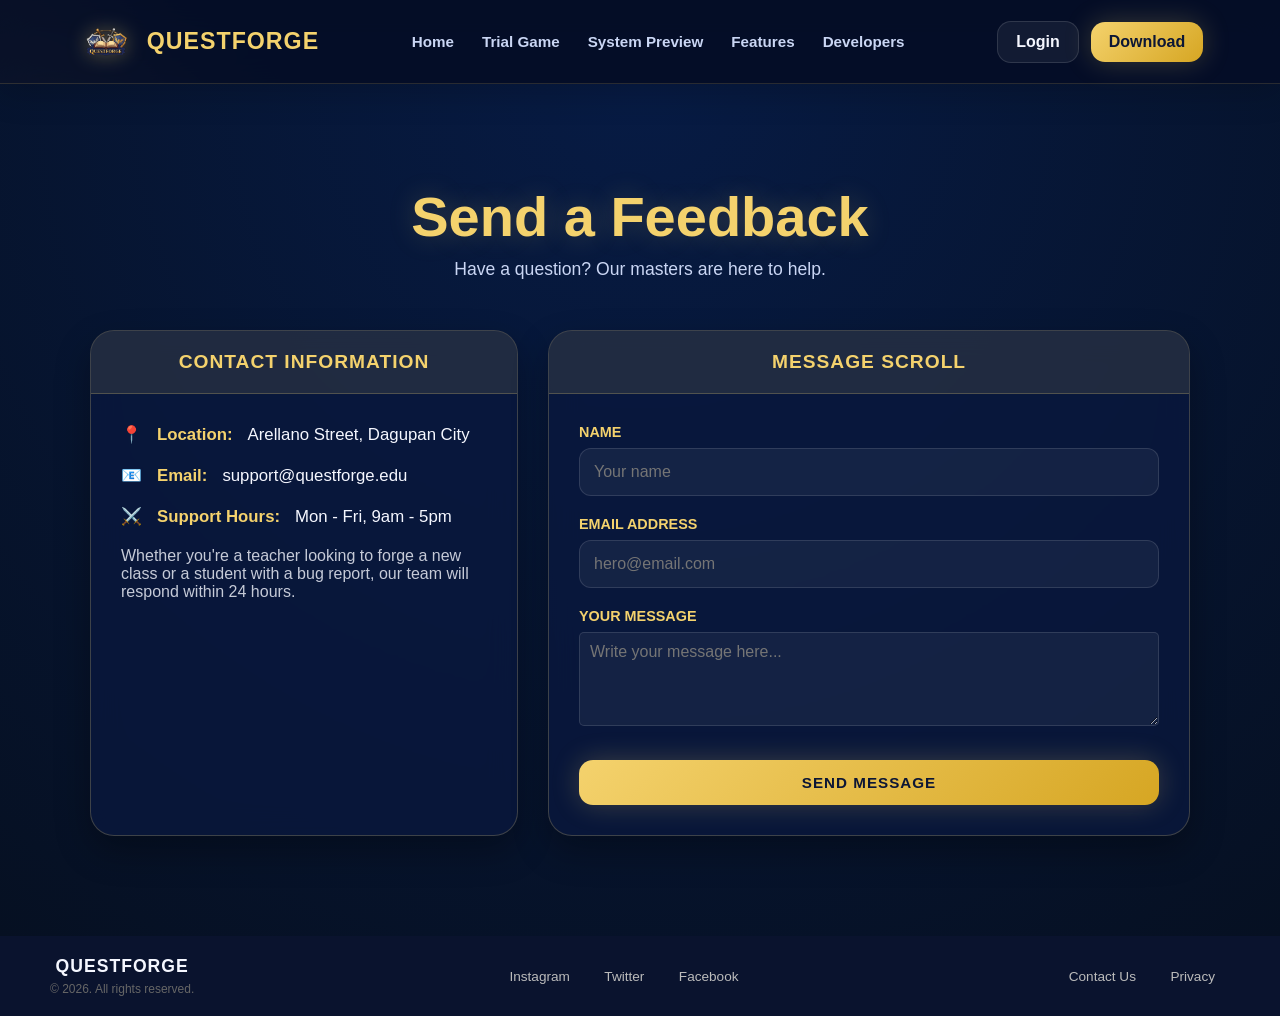
==== commit 2e35b6e5: "may binago" ====
--- a/contact.html
+++ b/contact.html
@@ -1,44 +1,42 @@
 <!DOCTYPE html>
 <html lang="en">
 <head>
-    <meta charset="UTF-8">
-    <meta name="viewport" content="width=device-width, initial-scale=1.0">
-    <title>QuestForge - Gamify Your Education</title>
-    
-    <link rel="stylesheet" href="common.css">
-    <link rel="stylesheet" href="index.css">
-    <link rel="stylesheet" href="profile.css">
-    <link rel="stylesheet" href="leaderboard.css">
-    <link rel="stylesheet" href="about.css">
-    <link rel="stylesheet" href="developers.css">
-    <link rel="stylesheet" href="login.css">
-
+    <meta charset="UTF-8" />
+    <meta name="viewport" content="width=device-width, initial-scale=1.0" />
+    <title>QuestForge | Gamified Learning Adventure</title>
+    <link rel="stylesheet" href="index.css" />
 </head>
 <body>
 
-<div class="container">
-    <nav>
-        <div class="nav-left">
-            <a href="#"><img src="pixelated logo.png" class="nav-logo-img" alt="Logo"></a>
-            <span class="questforge-text">QUESTFORGE</span>
-        </div>
+    <div class="cursor-glow"></div>
+    <div class="page-bg">
+        <span class="bg-orb orb-a"></span>
+        <span class="bg-orb orb-b"></span>
+        <span class="bg-orb orb-c"></span>
+    </div>
 
-    <ul class="nav-links">
-        <li><a href="index.html">Home</a></li>
-        <li><a href="index.html#features">Features</a></li>
-        <li><a href="index.html#how-it-works">How it Works</a></li>
-        <li><a href="index.html#about">About</a></li>
-        <li><a href="index.html#developers">Developers</a></li>
-    </ul>
+    <!-- NAVBAR -->
+<header class="navbar">
+        <a href="#home" class="brand">
+            <img src="pixelated logo.png" alt="QuestForge Logo" class="nav-logo" />
+            <span>QUESTFORGE</span>
+        </a>
 
-    <div class="nav-login">
-        <a href="login.html" class="btn btn-gold">Login</a>
-    </div>
-        
+    <nav class="nav-menu">
+        <a href="index.html#home">Home</a>
+        <a href="index.html#trial-game">Trial Game</a>
+        <a href="index.html#system-preview">System Preview</a>
+        <a href="index.html#features">Features</a>
+        <a href="index.html#developers">Developers</a>
     </nav>
 
+    <div class="nav-actions">
+        <a href="login.html" class="nav-link-btn">Login</a>
+        <a href="download.html" class="nav-download-btn">Download</a>
+    </div>
+</header>
+
     <section id="contact" class="page-section">
-        <a href="index.html" class="btn-back">⬅ Back to Realm</a>
     <div class="container">
         <div class="dev-header-area">
             <h1 class="gold-heading">Send a Feedback</h1>
@@ -82,4 +80,22 @@
             </div>
         </div>
     </div>
-</section>+</section>
+<footer class="footer-slim">
+    <div class="footer-left">
+        <div class="footer-logo-small">QUESTFORGE</div>
+        <p>&copy; 2026. All rights reserved.</p>
+    </div>
+
+    <div class="footer-socials">
+        <a href="#">Instagram</a>
+        <a href="#">Twitter</a>
+        <a href="#">Facebook</a>
+    </div>
+
+    <div class="footer-right">
+        <a href="contact.html">Contact Us</a>
+        <a href="privacy.html">Privacy</a>
+    </div>
+    </footer>
+</body>
--- a/index.css
+++ b/index.css
@@ -741,6 +741,17 @@
 .badge-card { top: 550px; left: 18px; animation-delay: -1.8s; }
 .boss-info { top: 550px; right: 0; animation-delay: -1.8s; }
 
+.xp-card:hover,
+.badge-card:hover,
+.boss-info:hover,
+.boy-card:hover,
+.girl-card:hover,
+.boss-card:hover {
+  transform: translateY(-12px);
+  border-color: rgba(244, 210, 109, 0.42);
+  box-shadow: 0 0 22px rgba(244, 210, 109, 0.18), 0 15px 34px rgba(0,0,0,0.28);
+}
+
 /* SECTIONS */
 section {
   position: relative;
@@ -1107,15 +1118,58 @@
   color: var(--muted);
 }
 
-/* FOOTER */
-.footer {
-  position: relative;
-  z-index: 2;
-  text-align: center;
-  padding: 28px;
-  color: var(--muted);
-  background: rgba(0,0,0,0.25);
-  border-top: 1px solid rgba(255,255,255,0.08);
+/* --- Footer --- */
+footer {
+    text-align: center;
+    padding: 30px;
+    margin-top: 0px;
+    color: var(--text-muted);
+}
+
+.footer-logo {
+    font-size: 24px;
+    margin-bottom: 10px;
+}
+
+/* --- Utilities --- */
+.page-section {
+    padding: 100px 0;
+    min-height: 80vh; 
+}
+.footer-slim {
+    background-color: #0a132e;
+    border-top: 1px solid var(--accent-blue);
+    padding: 20px 50px;
+    display: flex;
+    justify-content: space-between; /* Spreads items to left, center, and right */
+    align-items: center;
+    /* IMPORTANT: Remove 'page-section' class so it's not 100vh */
+    min-height: 80px; 
+}
+
+.footer-logo-small {
+    color: var(--gold-light);
+    font-weight: bold;
+    letter-spacing: 1px;
+    font-size: 1.1rem;
+}
+
+.footer-left p {
+    font-size: 0.75rem;
+    color: #666;
+    margin: 5px 0 0 0;
+}
+
+.footer-socials a, .footer-right a {
+    color: #bbb;
+    text-decoration: none;
+    font-size: 0.85rem;
+    margin: 0 15px;
+    transition: color 0.3s ease;
+}
+
+.footer-socials a:hover, .footer-right a:hover {
+    color: var(--gold-light);
 }
 
 /* REVEAL */
@@ -1150,6 +1204,297 @@
   transform: translateX(-50%) translateY(0);
   opacity: 1;
 }
+/* ==========================================
+    UPDATED CONTACT & FORM STYLES
+   ========================================== */
+
+#contact {
+    background: radial-gradient(circle at top, var(--bg-2), var(--bg-1));
+    position: relative;
+}
+
+/* Back button styling */
+.btn-back {
+    display: inline-block;
+    margin-bottom: 30px;
+    color: var(--muted);
+    text-decoration: none;
+    font-weight: 800;
+    transition: 0.3s;
+    padding: 10px 20px;
+    border-radius: 12px;
+    background: rgba(255,255,255,0.05);
+    border: 1px solid var(--border-soft);
+}
+
+.btn-back:hover {
+    color: var(--gold);
+    border-color: var(--gold);
+    transform: translateX(-5px);
+}
+
+/* Heading & Subtitle */
+.gold-heading {
+    font-size: clamp(2.5rem, 5vw, 3.5rem);
+    color: var(--gold);
+    text-shadow: var(--shadow-gold);
+    margin-bottom: 10px;
+    text-align: center;
+}
+
+.dev-subtitle-text {
+    color: var(--muted);
+    text-align: center;
+    margin-bottom: 50px;
+    font-size: 1.1rem;
+}
+
+/* Grid Layout */
+.grid-2 {
+    display: grid;
+    grid-template-columns: 1fr 1.5fr;
+    gap: 30px;
+    max-width: 1100px;
+    margin: 0 auto;
+}
+
+/* Panel Styling (The Scroll & Info Box) */
+.panel {
+    background: var(--panel);
+    border: 1px solid var(--border);
+    border-radius: 24px;
+    overflow: hidden;
+    backdrop-filter: blur(15px);
+    box-shadow: 0 15px 35px rgba(0,0,0,0.3);
+}
+
+.panel-header {
+    background: rgba(244, 210, 109, 0.1);
+    padding: 20px;
+    color: var(--gold);
+    font-weight: 900;
+    font-size: 1.2rem;
+    text-transform: uppercase;
+    letter-spacing: 1px;
+    border-bottom: 1px solid var(--border);
+    text-align: center;
+}
+
+.panel-content {
+    padding: 30px;
+}
+
+/* Contact List */
+.mission-list {
+    list-style: none;
+}
+
+.mission-list li {
+    margin-bottom: 20px;
+    font-size: 1.05rem;
+    display: flex;
+    align-items: center;
+    gap: 15px;
+}
+
+.mission-list strong {
+    color: var(--gold);
+}
+
+/* Form Styling */
+.form-group {
+    margin-bottom: 20px;
+}
+
+.form-group label {
+    display: block;
+    margin-bottom: 8px;
+    color: var(--gold);
+    font-weight: 700;
+    font-size: 0.9rem;
+    text-transform: uppercase;
+}
+
+.form-group input, 
+.form-group textarea {
+    width: 100%;
+    background: rgba(255, 255, 255, 0.05) !important;
+    border: 1px solid var(--border-soft) !important;
+    border-radius: 12px;
+    padding: 14px;
+    color: white !important;
+    font-size: 1rem;
+    transition: 0.3s ease;
+}
+
+.form-group input:focus, 
+.form-group textarea:focus {
+    outline: none;
+    border-color: var(--gold) !important;
+    background: rgba(255, 255, 255, 0.08) !important;
+    box-shadow: 0 0 15px rgba(244, 210, 109, 0.1);
+}
+
+/* Submit Button Override */
+.login-btn-submit {
+    width: 100%;
+    padding: 16px;
+    cursor: pointer;
+    font-size: 1.1rem;
+    margin-top: 10px;
+}
+
+/* Responsive Fix for Contact Grid */
+@media (max-width: 900px) {
+    .grid-2 {
+        grid-template-columns: 1fr;
+    }
+    
+    .panel-content {
+        padding: 20px;
+    }
+}
+/* ==========================================
+    PRIVACY SCROLL DESIGN (Unique Classes)
+   ========================================== */
+
+.scroll-panel {
+    background: var(--panel);
+    border: 1px solid var(--border);
+    border-radius: 24px;
+    backdrop-filter: blur(16px);
+    box-shadow: 0 20px 50px rgba(0, 0, 0, 0.4);
+    max-width: 900px;
+    margin: 0 auto;
+    overflow: hidden;
+}
+
+.scroll-header {
+    background: rgba(244, 210, 109, 0.08);
+    padding: 25px;
+    text-align: center;
+    color: var(--gold);
+    font-weight: 900;
+    font-size: 1.4rem;
+    text-transform: uppercase;
+    border-bottom: 1px solid var(--border);
+}
+
+.scroll-content {
+    padding: 40px;
+    display: grid;
+    gap: 35px;
+}
+
+.policy-item {
+    position: relative;
+    padding-left: 20px;
+    border-left: 2px solid rgba(244, 210, 109, 0.2);
+    transition: 0.3s ease;
+}
+
+.policy-item:hover {
+    border-left-color: var(--gold);
+    transform: translateX(5px);
+}
+
+.policy-item h3 {
+    color: var(--gold);
+    font-size: 1.3rem;
+    margin-bottom: 12px;
+    letter-spacing: 0.5px;
+    text-transform: uppercase;
+}
+
+.policy-item p {
+    color: var(--muted);
+    line-height: 1.8;
+    font-size: 1.05rem;
+}
+
+/* Ensure headings match main style */
+.gold-heading {
+    text-align: center;
+    font-size: clamp(2.5rem, 5vw, 3.5rem);
+    color: var(--gold);
+    text-shadow: var(--shadow-gold);
+}
+
+.about-header {
+    text-align: center;
+    margin-bottom: 50px;
+}
+
+.about-subtitle {
+    color: var(--muted);
+    font-size: 1.1rem;
+    max-width: 600px;
+    margin: 15px auto 0;
+    line-height: 1.6;
+}
+/* ==========================================
+    THE GOLDEN BUTTON (Legendary Grade)
+   ========================================== */
+
+.btn-gold {
+    background: linear-gradient(135deg, var(--gold), var(--gold-2));
+    color: #0c1635 !important; /* Dark text for high contrast on gold */
+    box-shadow: var(--shadow-gold);
+    border: 1px solid rgba(255, 255, 255, 0.3);
+    position: relative;
+    overflow: hidden;
+    z-index: 1;
+}
+
+/* The Shine Effect Animation */
+.btn-gold::before {
+    content: "";
+    position: absolute;
+    top: 0;
+    left: -120%;
+    width: 70%;
+    height: 100%;
+    background: linear-gradient(
+        120deg, 
+        transparent, 
+        rgba(255, 255, 255, 0.4), 
+        transparent
+    );
+    transform: skewX(-20deg);
+    transition: 0.6s cubic-bezier(0.19, 1, 0.22, 1);
+    z-index: -1;
+}
+
+.btn-gold:hover::before {
+    left: 150%;
+}
+
+.btn-gold:hover {
+    transform: translateY(-3px) scale(1.05);
+    box-shadow: 0 0 30px rgba(244, 210, 109, 0.45);
+    filter: brightness(1.1);
+}
+
+.btn-gold:active {
+    transform: translateY(-1px) scale(0.98);
+}
+
+/* Base Button Reset (In case it's not defined) */
+.btn {
+    display: inline-flex;
+    align-items: center;
+    justify-content: center;
+    padding: 14px 28px;
+    border-radius: 14px;
+    font-weight: 900;
+    text-decoration: none;
+    text-transform: uppercase;
+    letter-spacing: 1px;
+    font-size: 0.95rem;
+    transition: all 0.3s ease;
+    cursor: pointer;
+    border: none;
+}
 
 /* RESPONSIVE */
 @media (max-width: 1180px) {
@@ -1268,4 +1613,4 @@
   .objective-list div:hover {
     transform: translateY(-4px);
   }
-}
+}
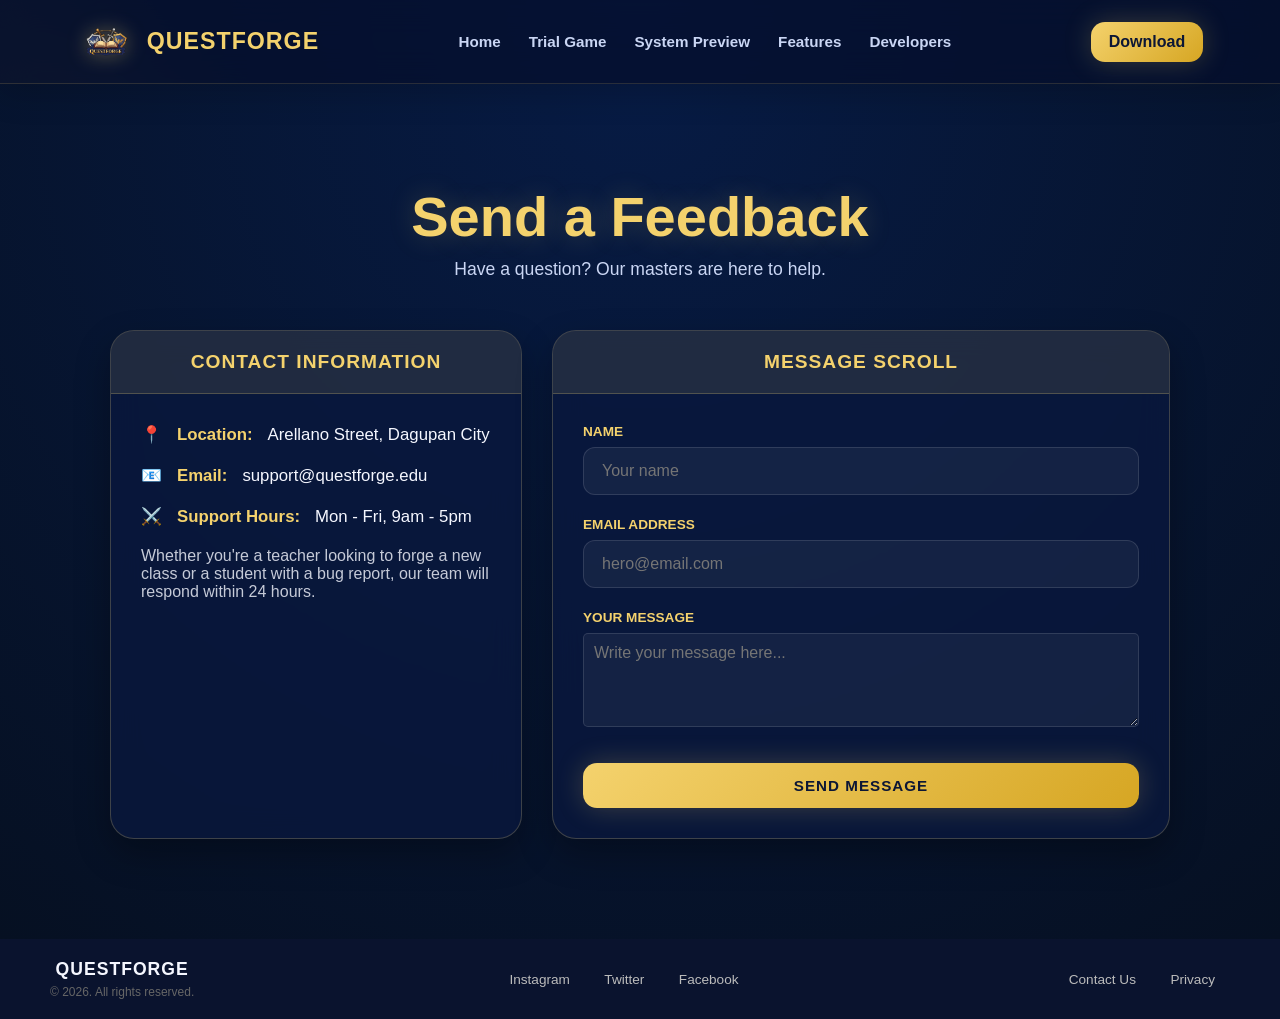
==== commit 53f79757: "final for defense" ====
--- a/contact.html
+++ b/contact.html
@@ -31,8 +31,7 @@
     </nav>
 
     <div class="nav-actions">
-        <a href="login.html" class="nav-link-btn">Login</a>
-        <a href="download.html" class="nav-download-btn">Download</a>
+        <a href="login.html?redirect=download.html" class="nav-download-btn">Download</a>
     </div>
 </header>
 
--- a/index.css
+++ b/index.css
@@ -607,6 +607,53 @@
   line-height: 1.5;
   margin: 0;
 }
+.card-link {
+  text-decoration: none; 
+  color: inherit;        
+  display: block;      
+}
+/* Core Layout Fix */
+.system-preview {
+    padding: 80px 0;
+    width: 100%;
+    position: relative;
+    z-index: 5; /* Ensures it sits above the background orbs */
+}
+
+.container {
+    max-width: 1100px;
+    margin: 0 auto;
+    padding: 0 20px;
+}
+
+.path-cards {
+    display: grid;
+    grid-template-columns: repeat(2, 1fr); /* Forces 2 columns */
+    gap: 20px;
+    margin-top: 40px;
+}
+
+/* Ensure the image container has a height */
+.card-image-container {
+    width: 100%;
+    height: 200px; /* Force a height so it doesn't collapse */
+    background: rgba(0,0,0,0.2); /* Placeholder color if image fails */
+    border-radius: 12px;
+    overflow: hidden;
+    margin-bottom: 15px;
+}
+
+.card-image-container img {
+    width: 100%;
+    height: 100%;
+    object-fit: cover; /* Ensures the screenshot fits the box nicely */
+}
+
+/* Prevent Reveal from hiding content permanently */
+.reveal {
+    opacity: 1 !important; /* Force show for now to debug */
+    transform: none !important;
+}
 
 .hero-panel .hero-buttons {
   position: relative;
@@ -786,14 +833,17 @@
 
 /* TRIAL */
 .trial-section {
-  background: linear-gradient(180deg, #061022 0%, #081838 100%);
+  background:
+    linear-gradient(180deg, rgba(6, 16, 34, 0.96), rgba(7, 24, 56, 0.96)),
+    url("bg.png") center/cover no-repeat;
 }
 
 .trial-arena {
-  max-width: 850px;
+  max-width: 920px;
   margin: 0 auto;
   padding: 34px;
   border-color: rgba(244,210,109,0.18);
+  background: linear-gradient(180deg, rgba(8, 18, 48, 0.88), rgba(10, 24, 58, 0.82));
 }
 
 .trial-top {
@@ -814,18 +864,78 @@
 .trial-top p {
   color: var(--muted);
   line-height: 1.6;
-}
-
-.lives {
+  max-width: 560px;
+}
+
+.trial-side-stats {
+  display: flex;
+  flex-direction: column;
+  gap: 12px;
+  min-width: 160px;
+}
+
+.trial-mini-stat {
+  padding: 14px 16px;
+  border-radius: 18px;
+  background: rgba(255,255,255,0.06);
+  border: 1px solid rgba(255,255,255,0.12);
+  box-shadow: 0 8px 24px rgba(0,0,0,0.2);
+}
+
+.trial-mini-label {
+  display: block;
+  color: var(--gold);
+  font-size: 0.88rem;
+  font-weight: 800;
+  margin-bottom: 8px;
+  text-transform: uppercase;
+  letter-spacing: 1px;
+}
+
+.lives,
+.trial-hints {
   display: flex;
   gap: 8px;
-  font-size: 1.6rem;
-  animation: heartBeat 1.8s ease-in-out infinite;
-}
-
-@keyframes heartBeat {
-  0%, 100% { transform: scale(1); }
-  50% { transform: scale(1.08); }
+  font-size: 1.35rem;
+  color: #fff;
+  font-weight: 900;
+  flex-wrap: wrap;
+}
+
+.trial-progress-row {
+  display: grid;
+  grid-template-columns: 1fr 150px;
+  gap: 16px;
+  align-items: stretch;
+  margin-bottom: 24px;
+}
+
+.trial-progress-card {
+  padding: 16px 18px;
+  border-radius: 18px;
+  background: rgba(255,255,255,0.05);
+  border: 1px solid rgba(255,255,255,0.12);
+}
+
+.trial-progress-label {
+  display: block;
+  color: var(--gold);
+  font-size: 0.85rem;
+  font-weight: 800;
+  margin-bottom: 10px;
+  text-transform: uppercase;
+  letter-spacing: 1px;
+}
+
+.trial-counter-card {
+  display: flex;
+  flex-direction: column;
+  justify-content: center;
+}
+
+.trial-counter-card strong {
+  font-size: 1.5rem;
+  color: #fff;
 }
 
 .xp-track {
@@ -834,23 +944,33 @@
   border: 1px solid rgba(255,255,255,0.14);
   border-radius: 999px;
   overflow: hidden;
-  margin-bottom: 22px;
 }
 
 .xp-fill {
   height: 100%;
-  width: 8%;
-  background: linear-gradient(90deg, #4d8dff, var(--gold));
+  width: 100%;
+  background: linear-gradient(90deg, #ff6b6b, #f4d26d);
   border-radius: inherit;
   box-shadow: 0 0 18px rgba(244,210,109,0.35);
-  transition: width 0.75s ease;
+  transition: width 0.45s ease;
+}
+
+.trial-question-wrap {
+  margin-bottom: 18px;
 }
 
 .trial-question {
-  font-size: 1.18rem;
-  margin-bottom: 18px;
+  font-size: 1.25rem;
+  margin-bottom: 10px;
   color: #f8fbff;
-  font-weight: 760;
+  font-weight: 800;
+  line-height: 1.6;
+}
+
+.trial-helper-text {
+  color: var(--muted);
+  font-size: 0.96rem;
+  line-height: 1.5;
 }
 
 .trial-options {
@@ -859,7 +979,7 @@
   gap: 14px;
 }
 
-.trial-options button {
+.trial-option-btn {
   border: 1px solid rgba(255,255,255,0.15);
   background: rgba(255,255,255,0.06);
   color: #fff;
@@ -868,34 +988,98 @@
   font-weight: 850;
   cursor: pointer;
   transition: 0.32s ease;
-}
-
-.trial-options button:hover {
+  text-align: left;
+  min-height: 72px;
+}
+
+.trial-option-btn:hover:not(:disabled) {
   transform: translateY(-4px);
   background: rgba(244,210,109,0.13);
   border-color: rgba(244,210,109,0.38);
   box-shadow: 0 0 18px rgba(244,210,109,0.12);
 }
 
-.trial-options button.correct {
+.trial-option-btn.correct {
   background: rgba(92, 190, 119, 0.35);
   border-color: rgba(92, 190, 119, 0.75);
 }
 
-.trial-options button.wrong {
+.trial-option-btn.wrong {
   background: rgba(210, 72, 89, 0.35);
   border-color: rgba(210, 72, 89, 0.75);
 }
 
+.trial-option-btn.eliminated {
+  opacity: 0.35;
+  filter: grayscale(0.3);
+}
+
+.trial-actions-row {
+  display: flex;
+  justify-content: flex-start;
+  margin-top: 18px;
+  margin-bottom: 6px;
+}
+
 .trial-result {
-  min-height: 32px;
-  margin-top: 22px;
+  min-height: 34px;
+  margin-top: 18px;
   font-weight: 850;
   color: var(--muted);
+  line-height: 1.6;
+}
+
+.trial-finish-box {
+  display: none;
+  margin-top: 24px;
+}
+
+.trial-finish-box.show {
+  display: block;
+}
+
+.trial-finish-card {
+  padding: 24px;
+  border-radius: 20px;
+  background: linear-gradient(180deg, rgba(255,255,255,0.07), rgba(255,255,255,0.04));
+  border: 1px solid rgba(244,210,109,0.22);
+  box-shadow: 0 0 28px rgba(244,210,109,0.12);
+  text-align: center;
+}
+
+.trial-finish-card h4 {
+  color: var(--gold);
+  font-size: 1.5rem;
+  margin-bottom: 10px;
+}
+
+.trial-finish-card p {
+  color: var(--muted);
+  line-height: 1.7;
+  margin-bottom: 18px;
 }
 
 .trial-cta {
-  margin-top: 14px;
+  margin-top: 0;
+}
+
+@media (max-width: 768px) {
+  .trial-top {
+    flex-direction: column;
+  }
+
+  .trial-side-stats {
+    width: 100%;
+    flex-direction: row;
+  }
+
+  .trial-progress-row {
+    grid-template-columns: 1fr;
+  }
+
+  .trial-options {
+    grid-template-columns: 1fr;
+  }
 }
 
 /* PREVIEW */
@@ -1431,6 +1615,162 @@
     max-width: 600px;
     margin: 15px auto 0;
     line-height: 1.6;
+}
+/* ==========================================
+  QUESTFORGE - LOGIN PORTAL STYLES
+   ========================================== */
+
+body {
+    background: radial-gradient(circle at top, #0b245c, #061022);
+    min-height: 100vh;
+    display: flex;
+    flex-direction: column;
+}
+
+.login-wrapper {
+    flex: 1;
+    display: flex;
+    flex-direction: column;
+    align-items: center;
+    justify-content: center;
+    padding: 40px 20px;
+}
+
+/* Scoped Login Panel to prevent layout breaks */
+.login-panel {
+    width: 100%;
+    max-width: 450px;
+    background: var(--panel);
+    border: 1px solid var(--border);
+    border-radius: 24px;
+    backdrop-filter: blur(20px);
+    box-shadow: 0 25px 50px rgba(0, 0, 0, 0.5);
+    overflow: hidden;
+}
+
+.login-panel .panel-header {
+    background: rgba(244, 210, 109, 0.1);
+    padding: 25px;
+    color: var(--gold);
+    font-weight: 900;
+    text-transform: uppercase;
+    letter-spacing: 2px;
+    border-bottom: 1px solid var(--border);
+    display: flex;
+    justify-content: center;
+}
+
+/* Input Styling */
+.form-group {
+    margin-bottom: 22px;
+}
+
+.form-group label {
+    display: block;
+    margin-bottom: 8px;
+    color: var(--gold);
+    font-weight: 700;
+    font-size: 0.85rem;
+    text-transform: uppercase;
+}
+
+.form-group input {
+    width: 100%;
+    background: rgba(255, 255, 255, 0.05);
+    border: 1px solid var(--border-soft);
+    border-radius: 12px;
+    padding: 14px 18px;
+    color: white;
+    font-size: 1rem;
+    transition: all 0.3s ease;
+}
+
+.form-group input:focus {
+    outline: none;
+    border-color: var(--gold);
+    background: rgba(255, 255, 255, 0.08);
+    box-shadow: 0 0 15px rgba(244, 210, 109, 0.15);
+}
+
+/* Footer Links */
+.login-footer-links {
+    margin-top: 25px;
+    display: flex;
+    justify-content: space-between;
+    gap: 15px;
+}
+
+.login-footer-links a {
+    color: var(--muted);
+    text-decoration: none;
+    font-size: 0.85rem;
+    font-weight: 600;
+    transition: 0.3s;
+}
+
+.login-footer-links a:hover {
+    color: var(--gold);
+}
+
+/* ==========================================
+    QUESTFORGE - SIGNUP PORTAL STYLES
+   ========================================== */
+
+/* Reuse the login-wrapper and login-panel logic */
+.login-wrapper {
+    padding: 60px 20px; /* Extra padding for the longer form */
+}
+
+.login-panel {
+    max-width: 480px; /* Slightly wider to accommodate longer labels */
+}
+
+/* Specific styling for the 'Already have an account' text */
+.text-muted {
+    color: var(--muted);
+    opacity: 0.8;
+    font-size: 0.9rem;
+}
+
+/* Ensuring the "Log In" link stands out */
+.login-footer-links a {
+    color: var(--gold) !important;
+    text-decoration: none;
+    transition: 0.3s;
+}
+
+.login-footer-links a:hover {
+    text-shadow: 0 0 10px rgba(244, 210, 109, 0.5);
+    text-decoration: underline;
+}
+
+/* Mobile adjustments for the longer form */
+@media (max-width: 480px) {
+    .login-wrapper {
+        padding: 40px 15px;
+    }
+    .panel-content {
+        padding: 20px;
+    }
+}
+/* Back Button */
+.btn-back {
+    margin-bottom: 20px;
+    color: var(--muted);
+    text-decoration: none;
+    font-weight: 800;
+    font-size: 0.9rem;
+    transition: 0.3s;
+    padding: 8px 16px;
+    border-radius: 10px;
+    background: rgba(255, 255, 255, 0.05);
+    border: 1px solid var(--border-soft);
+}
+
+.btn-back:hover {
+    color: var(--gold);
+    border-color: var(--gold);
+    transform: translateX(-5px);
 }
 /* ==========================================
     THE GOLDEN BUTTON (Legendary Grade)
@@ -1613,4 +1953,4 @@
   .objective-list div:hover {
     transform: translateY(-4px);
   }
-}+}
